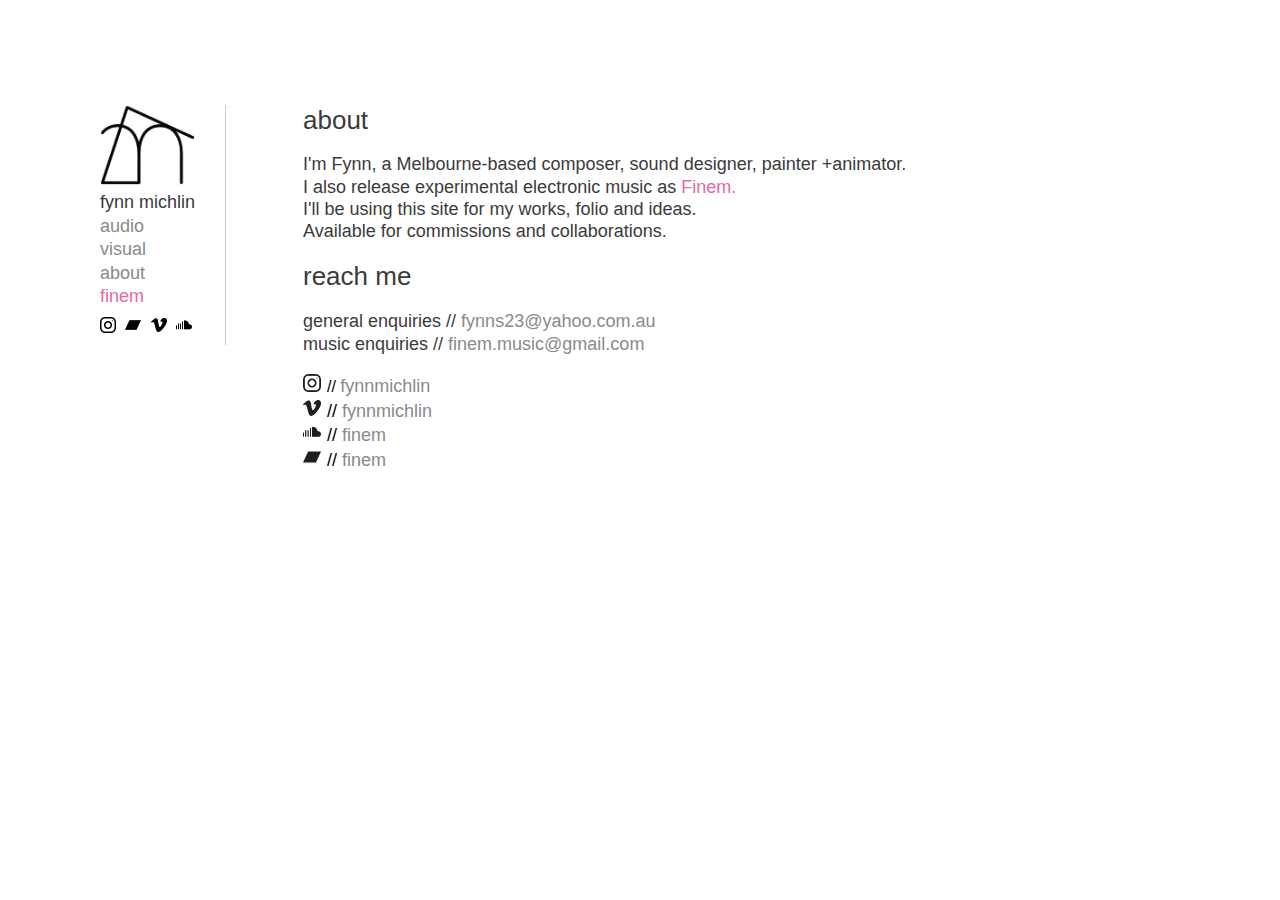
==== about.html @ 7594e830 "icon opacity" ====
<!DOCTYPE html>
<html>
  <head>
    <title>fynn michlin</title>
    <meta charset="utf-8">
    <meta name="viewport" content="width=device-width, user-scalable=no">
    <link rel="stylesheet" type="text/css" href="css/style.css">
    <link rel="icon" href="img/favicon.ico" type="image/x-icon" sizes="32x32">
  </head>

<body>

 


<div id="mySidenav" class="sidenav">

   <div class=navpic>
     <a href="index.html"><img src="img/fynnlogo/fynnlogo-02-thin.png" alt="Fynn Michlin" style="width:95px;height:80px;"></a>
  </div>

  <a id="fynnmichlin" href="index.html">fynn michlin</a> <br>
  <a id="audio" href="audio.html">audio</a> <br>
  <a id="visual" href="visual.html">visual</a> <br>
  <a id="about" href="about.html">about</a> <br>
  <a id="finem" href="finem.html">finem</a>
   <div id="navIcons" class="navIcons">
    <a href="https://www.instagram.com/fynnmichlin" target="_blank"><img src="img/instagram.png" alt="Instagram"></a>
    <a href="http://www.finem.bandcamp.com" target="_blank"><img src="img/bandcamp.png" alt="Bandcamp"></a>
    <a href="https://www.vimeo.com/fynnmichlin" target="_blank"><img src="img/vimeo.png" alt="Vimeo"></a>
    <a href="https://www.soundcloud.com/finem" target="_blank"><img src="img/soundcloud.png" alt="SoundCloud"></a>
 </div>
</div>

 <div class="main">

<h1>about</h1>

<p>I'm Fynn, a Melbourne-based composer, sound designer, painter +animator. <br>
I also release experimental electronic music as <a id="finem" href="finem.html">Finem.</a> <br>  
I'll be using this site for my works, folio and ideas. <br>
Available for commissions and collaborations.
</p>


<!--  <div class=profpic>
<img src="img/me.png" alt="Fynn Michlin" width="150" height="150"> 
</div> -->

<h1>reach me</h1>

<p>
  general enquiries // <a href="mailto:fynns23@yahoo.com.au">fynns23@yahoo.com.au</a> <br>
  music enquiries // <a href="mailto:finem.music@gmail.com">finem.music@gmail.com</a> <br>
 </p>
 
 <p> 
  <div id="aboutIcons" class="aboutIcons">
    <img src="img/instagram.png" alt="Instagram" style="opacity:0.88">// <a href="https://instagram.com/fynnmichlin" target="_blank">fynnmichlin <a> <br>
    <img src="img/vimeo.png" alt="Vimeo" style="opacity:0.88">// <a href="https://vimeo.com/fynnmichlin" target="_blank">fynnmichlin<a> <br>
    <img src="img/soundcloud.png" alt="SoundCloud" style="opacity:0.88">// <a href="https://soundcloud.com/finem" target="_blank">finem<a> <br>
    <img src="img/bandcamp.png" alt="Bandcamp" style="opacity:0.88">// <a href="https://finem.bandcamp.com" target="_blank">finem<a> <br>
  </div>
</p>



</div>

</body>
</html>
---- css/style.css ----
/* Page content (mobile) */
html {
    font-family: "Helvetica";
    font-weight: 300;
    background-color: white;
    padding-left: 20px;
}
@media only screen and (max-width: 700px) {
  html {
    font-weight: 400;
  }
}

h1 {
	font-size: 26px;
  color: #3b3b3b;
  font-weight: 400;
}

p {
	font-size: 14px;
	color: #3b3b3b;
  line-height: 1.2;
}

.sidenav {
  height: 238px;
  padding: 40px, 0px, 20px, 0px;
  width: 150px;
  font-size: 18px;
  color: #5c5c5c;
  background-color: white;
  border-bottom: 1px solid #cccccc;
}

.mySidenav {
  text-align: center;
}

a {
	text-decoration: none;
  line-height: 1.3;
} 

a:link, a:visited {
	color: #8a8a8a;
  font-weight: 400;
}

a:hover {
	color: #3b3b3b;
}

a:active {
	color: #ad399c;
}

.navIcons {
  padding-top: 8px;
  width:100%;
  display: inline-block;
}
  img {
  width: 16px;
  height: 16px;
  padding-right: 3.5%;
}

.aboutIcons img {
  width: 18px;
  height: 18px;
  padding-right: 6px;
}

#fynnmichlin {
    color: #3b3b3b;
}

#fynnmichlin:active {
	color: #ad399c;
}

#finem {
  color: #e66aa3;
}

#finem:active {
  color: #ad399c;
}

.main {
  width:95%;
  padding-top: 10px;
}

.bcembed-med {
  max-width: 100%;
  padding-bottom: 20px;
}

.vimeoembed {
  width:100%;
  float:left;
  margin: auto;
}

/*if screen is 700px or more (ie web)*/
@media only screen and (min-width: 700px) {

.sidenav{
  height: 240px;
  width: 125px;
  position: fixed;
  top: 105px;
  left: 0;
  background-color: white;
  overflow-x: hidden;
  padding-left: 100px;
  border-right: 1px solid #cccccc;
  border-bottom: 0;
}

.main {
  width:55%;
  padding-top: 80px;
  margin-left: 275px; /* Same as the width of the sidenav */
}

.bcembed-med {
  max-width: 80%;
  padding-bottom: 10px;
}

.vimeoembed {
  width:80%;
  float:left;
  margin: auto;
}

p {
  font-size: 18px;
}
.aboutIcons a {
font-size: 18px;
}
}
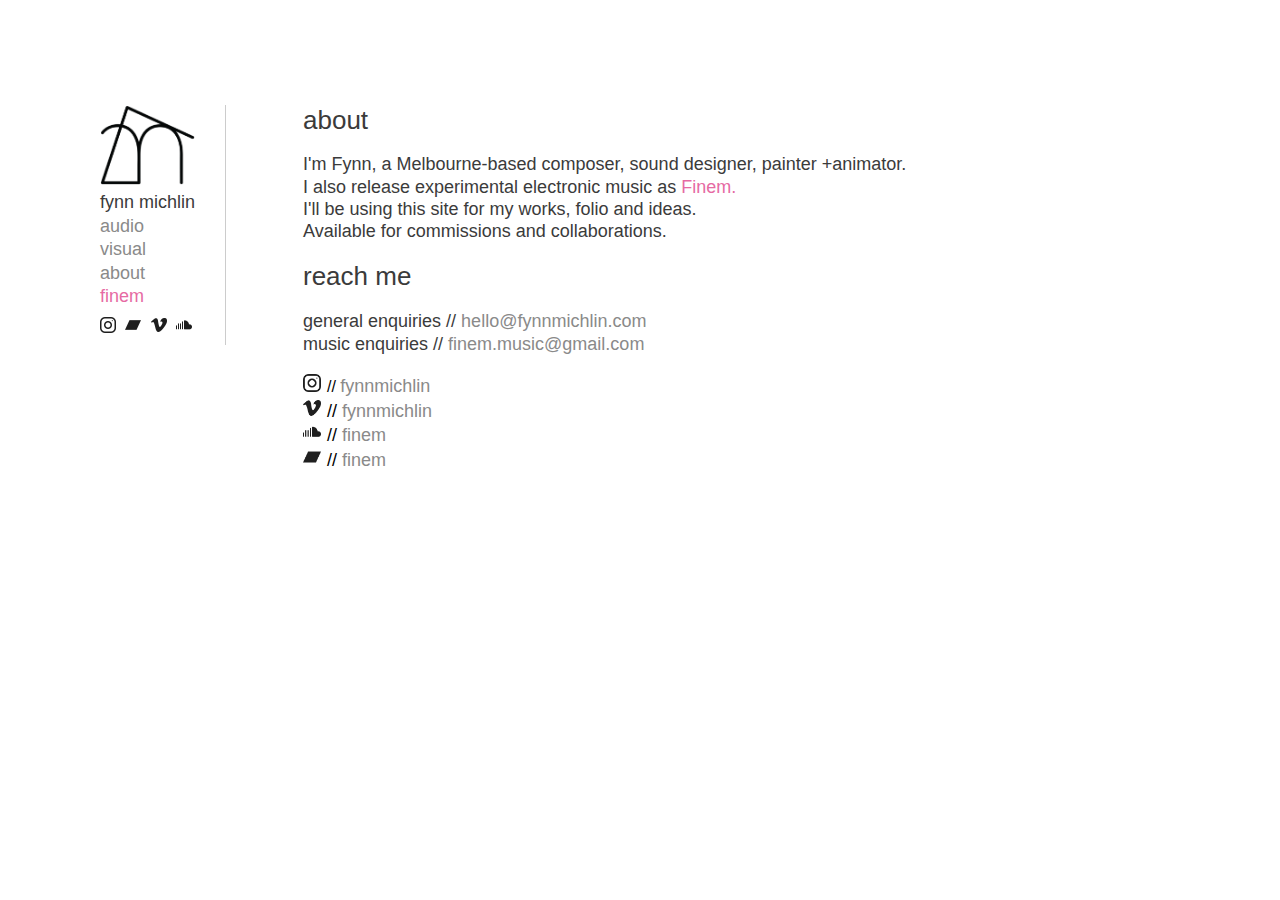
==== commit 27941ad2: "update 30july2020" ====
--- a/about.html
+++ b/about.html
@@ -50,7 +50,7 @@
 <h1>reach me</h1>
 
 <p>
-  general enquiries // <a href="mailto:fynns23@yahoo.com.au">fynns23@yahoo.com.au</a> <br>
+  general enquiries // <a href="mailto:fynns23@yahoo.com.au">hello@fynnmichlin.com</a> <br>
   music enquiries // <a href="mailto:finem.music@gmail.com">finem.music@gmail.com</a> <br>
  </p>
  
--- a/css/style.css
+++ b/css/style.css
@@ -15,6 +15,15 @@
 	font-size: 26px;
   color: #3b3b3b;
   font-weight: 400;
+}
+
+h2 {
+  font-size: 18px;
+  color: #3b3b3b;
+  font-weight: 400;
+  margin: 0;
+  padding: 0;
+
 }
 
 p {
@@ -59,8 +68,10 @@
   padding-top: 8px;
   width:100%;
   display: inline-block;
+  opacity:0.88;
 }
-  img {
+
+img {
   width: 16px;
   height: 16px;
   padding-right: 3.5%;
@@ -145,3 +156,14 @@
 }
 }
 
+.allmusicentry {
+  margin-top: 20px ;
+  max-width: 500px;
+}
+
+.allmusicentry p {
+  margin: 0;
+}
+
+
+
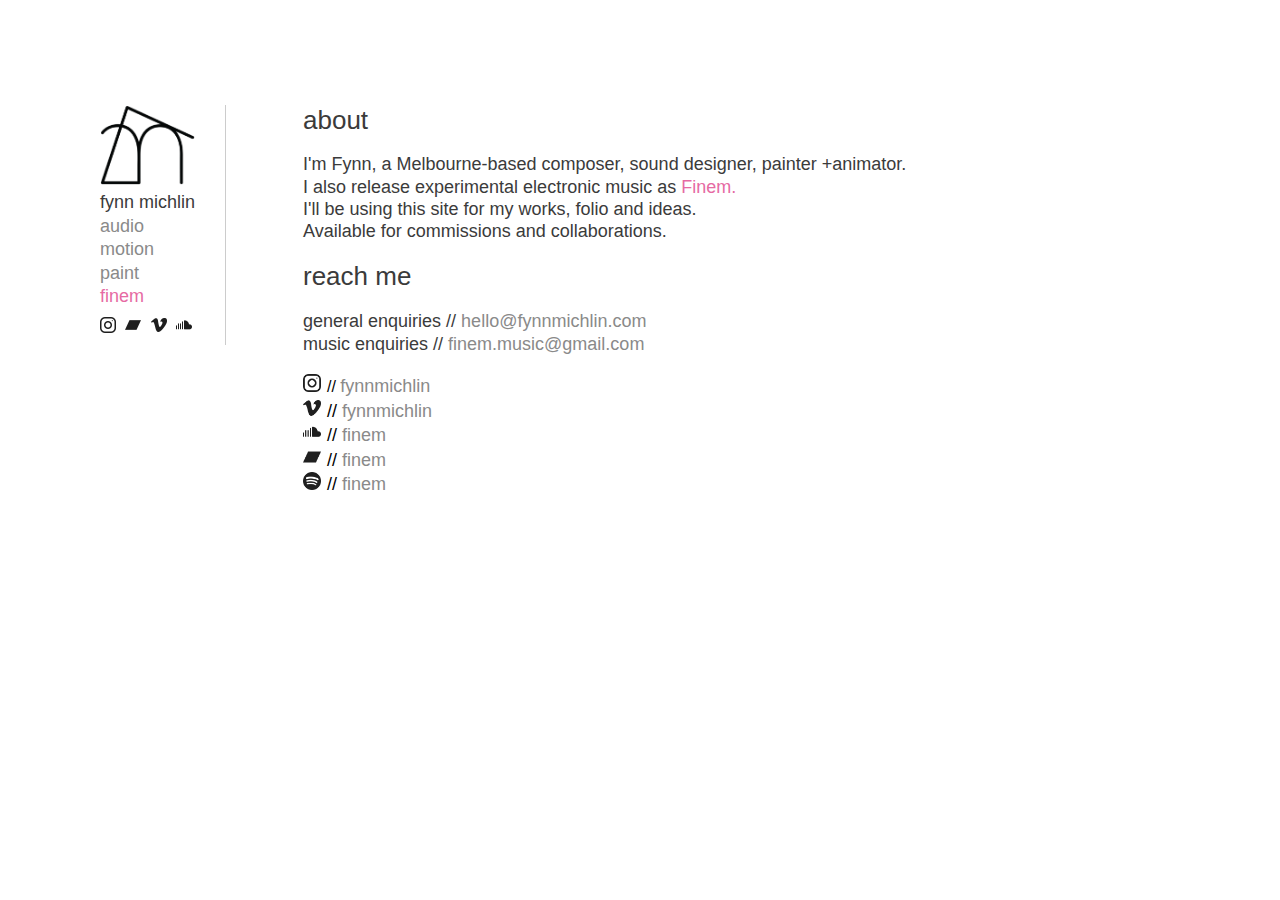
==== commit a70c28f0: "new landing page TEST" ====
--- a/about.html
+++ b/about.html
@@ -19,10 +19,10 @@
      <a href="index.html"><img src="img/fynnlogo/fynnlogo-02-thin.png" alt="Fynn Michlin" style="width:95px;height:80px;"></a>
   </div>
 
-  <a id="fynnmichlin" href="index.html">fynn michlin</a> <br>
+  <a id="fynnmichlin" href="about.html">fynn michlin</a> <br>
   <a id="audio" href="audio.html">audio</a> <br>
-  <a id="visual" href="visual.html">visual</a> <br>
-  <a id="about" href="about.html">about</a> <br>
+  <a id="motion" href="motion.html">motion</a> <br>
+  <a id="paint" href="paint.html">paint</a> <br>
   <a id="finem" href="finem.html">finem</a>
    <div id="navIcons" class="navIcons">
     <a href="https://www.instagram.com/fynnmichlin" target="_blank"><img src="img/instagram.png" alt="Instagram"></a>
@@ -39,7 +39,7 @@
 <p>I'm Fynn, a Melbourne-based composer, sound designer, painter +animator. <br>
 I also release experimental electronic music as <a id="finem" href="finem.html">Finem.</a> <br>  
 I'll be using this site for my works, folio and ideas. <br>
-Available for commissions and collaborations.
+Available for commissions and collaborations. <br>
 </p>
 
 
@@ -60,6 +60,7 @@
     <img src="img/vimeo.png" alt="Vimeo" style="opacity:0.88">// <a href="https://vimeo.com/fynnmichlin" target="_blank">fynnmichlin<a> <br>
     <img src="img/soundcloud.png" alt="SoundCloud" style="opacity:0.88">// <a href="https://soundcloud.com/finem" target="_blank">finem<a> <br>
     <img src="img/bandcamp.png" alt="Bandcamp" style="opacity:0.88">// <a href="https://finem.bandcamp.com" target="_blank">finem<a> <br>
+    <img src="img/spotify.png" alt="Spotify" style="opacity:0.88">// <a href="https://open.spotify.com/artist/5pUihhQ0Nifr6DNlCVF8MU?si=PrV0OblCR7e93-cPUTRqtw" target="_blank">finem<a> <br>
   </div>
 </p>
 
--- a/css/style.css
+++ b/css/style.css
@@ -9,6 +9,11 @@
   html {
     font-weight: 400;
   }
+
+  .vimeoembed iframe{
+  width:100%;
+  align-content: left;
+}
 }
 
 h1 {
@@ -23,7 +28,11 @@
   font-weight: 400;
   margin: 0;
   padding: 0;
-
+}
+
+h4 {
+  font-size: 30px;
+  font-weight: 300;
 }
 
 p {
@@ -109,11 +118,7 @@
   padding-bottom: 20px;
 }
 
-.vimeoembed {
-  width:100%;
-  float:left;
-  margin: auto;
-}
+
 
 /*if screen is 700px or more (ie web)*/
 @media only screen and (min-width: 700px) {
@@ -134,6 +139,7 @@
 .main {
   width:55%;
   padding-top: 80px;
+  padding-bottom: 80px;
   margin-left: 275px; /* Same as the width of the sidenav */
 }
 
@@ -142,10 +148,18 @@
   padding-bottom: 10px;
 }
 
+.vidrow {
+  width: 105%;
+   float:left;
+  margin: auto;
+}
 .vimeoembed {
-  width:80%;
+  min-width: 285px;
+  width:47%;
+  height: 100%;
   float:left;
-  margin: auto;
+  margin: 0;
+  padding-right: 15px;
 }
 
 p {
@@ -165,5 +179,42 @@
   margin: 0;
 }
 
-
-
+.footer {
+  font-size: 14px;
+  opacity: 0.5;
+  width:55%;
+  margin-left: 250px; /* Same as the width of the sidenav */
+  text-align: right;
+}
+
+#landingVideo {
+  position: fixed;
+  right: 0;
+  bottom: 0;
+  min-width: 100%;
+  min-height: 100%;
+}
+.landing {
+position: absolute;
+top: calc(47vh - 100px);
+left: calc(50vw - 100px);
+padding: 30px 30px;
+border-radius: 3px;
+z-index: 100;
+width:125px;
+height:155px;
+background-color:rgba(255, 255, 255, 0.5);
+border-radius: 40px;
+
+}
+
+.landing img { /*w297 h250*/
+  width:100%;
+  height: 105px;
+  padding-left: 4.5%;
+  padding-bottom: 10px;
+}
+
+.landing a {
+  color: black;
+}
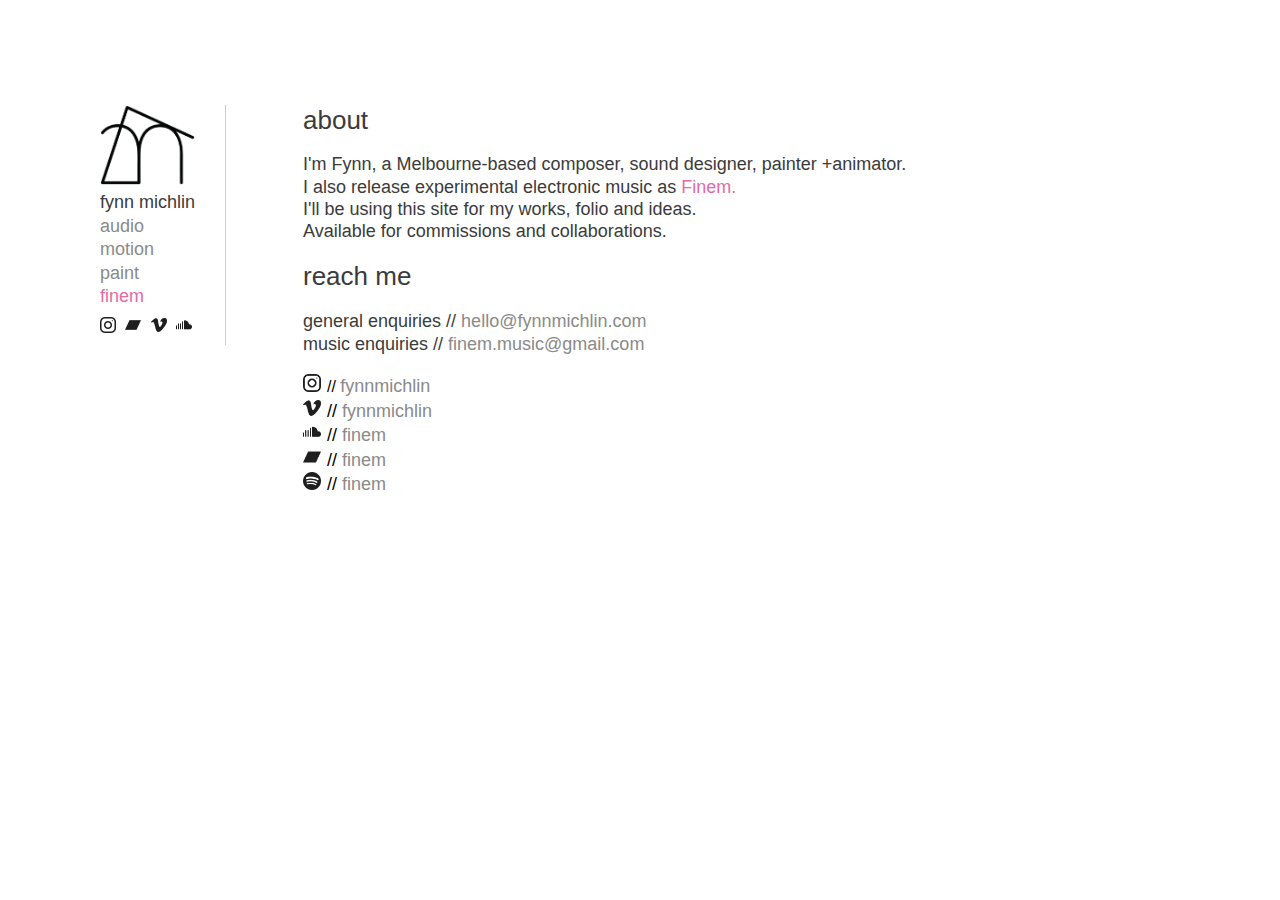
==== commit 6371cc9f: "fadein" ====
--- a/about.html
+++ b/about.html
@@ -6,6 +6,7 @@
     <meta name="viewport" content="width=device-width, user-scalable=no">
     <link rel="stylesheet" type="text/css" href="css/style.css">
     <link rel="icon" href="img/favicon.ico" type="image/x-icon" sizes="32x32">
+    <script src="http://ajax.googleapis.com/ajax/libs/jquery/1.10.2/jquery.min.js"></script>
   </head>
 
 <body>
@@ -67,6 +68,10 @@
 
 
 </div>
-
+ <script>
+  $(window).ready(function(){
+    $(".main").hide(0).delay(50).fadeIn(550);
+  });
+</script>
 </body>
 </html>--- a/css/style.css
+++ b/css/style.css
@@ -117,6 +117,47 @@
   max-width: 100%;
   padding-bottom: 20px;
 }
+
+
+
+
+#landingVideo {
+  position: fixed;
+  right: 0;
+  bottom: 0;
+  min-width: 100%;
+  min-height: 100%;
+}
+.landing {
+position: absolute;
+top: calc(50vh - 100px);
+left: calc(50vw - 100px);
+padding: 35px 35px;
+border-radius: 3px;
+z-index: 100;
+width:125px;
+height:155px;
+background-color:rgba(255, 255, 255, 0.97);
+border-radius: 30px;
+/*display: none;*/
+
+
+}
+
+.landing img { /*w297 h250*/
+  width:100%;
+  height: 105px;
+  padding-left: 4.5%;
+  padding-bottom: 10px;
+}
+
+.landing a {
+  color: black;
+}
+
+
+
+
 
 
 
@@ -186,35 +227,3 @@
   margin-left: 250px; /* Same as the width of the sidenav */
   text-align: right;
 }
-
-#landingVideo {
-  position: fixed;
-  right: 0;
-  bottom: 0;
-  min-width: 100%;
-  min-height: 100%;
-}
-.landing {
-position: absolute;
-top: calc(47vh - 100px);
-left: calc(50vw - 100px);
-padding: 30px 30px;
-border-radius: 3px;
-z-index: 100;
-width:125px;
-height:155px;
-background-color:rgba(255, 255, 255, 0.5);
-border-radius: 40px;
-
-}
-
-.landing img { /*w297 h250*/
-  width:100%;
-  height: 105px;
-  padding-left: 4.5%;
-  padding-bottom: 10px;
-}
-
-.landing a {
-  color: black;
-}
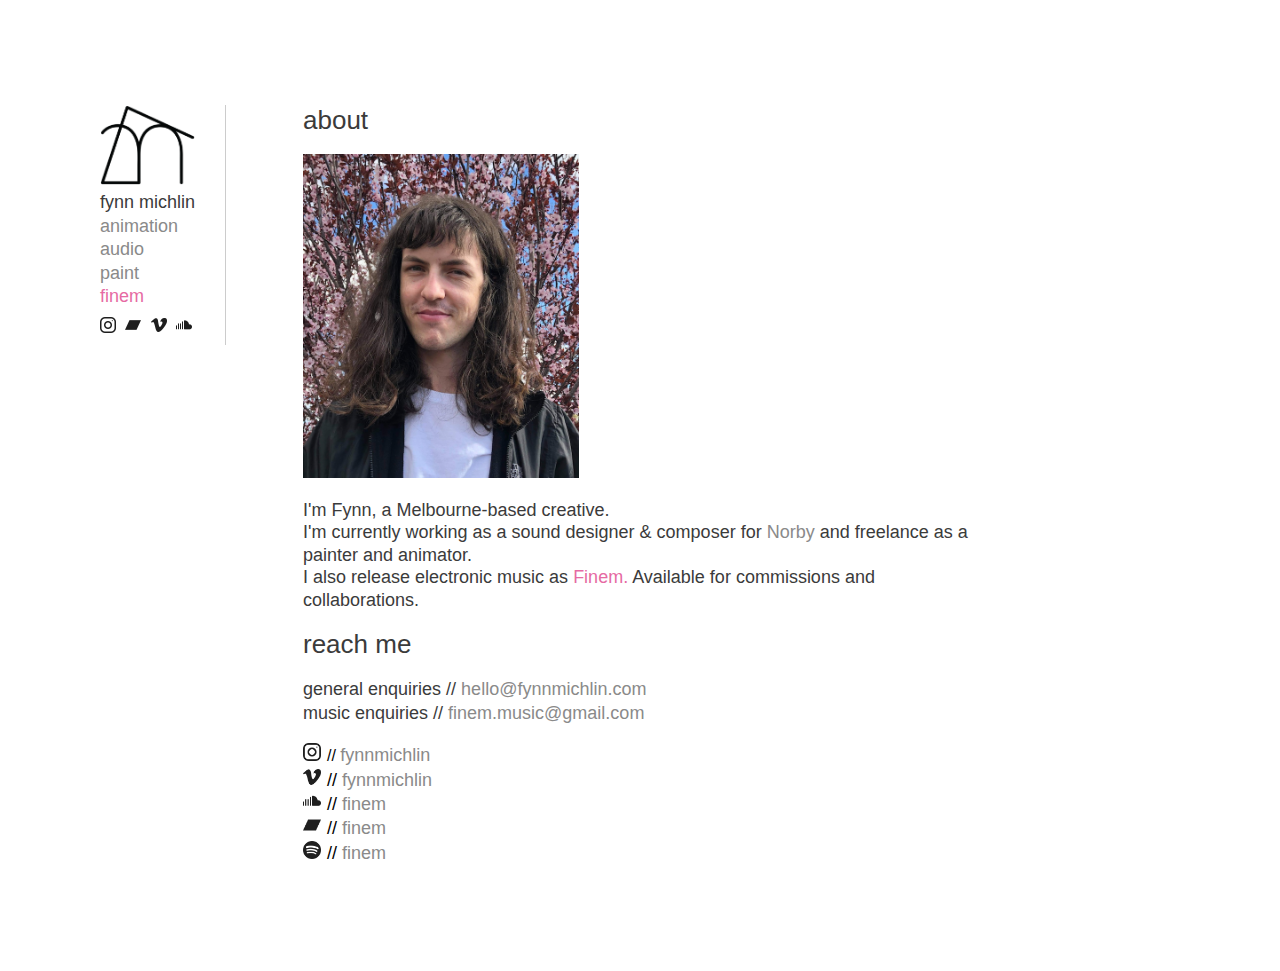
==== commit 2a4af3af: "2021 update 1" ====
--- a/about.html
+++ b/about.html
@@ -21,8 +21,8 @@
   </div>
 
   <a id="fynnmichlin" href="about.html">fynn michlin</a> <br>
+  <a id="animation" href="animation.html">animation</a> <br>
   <a id="audio" href="audio.html">audio</a> <br>
-  <a id="motion" href="motion.html">motion</a> <br>
   <a id="paint" href="paint.html">paint</a> <br>
   <a id="finem" href="finem.html">finem</a>
    <div id="navIcons" class="navIcons">
@@ -37,10 +37,13 @@
 
 <h1>about</h1>
 
-<p>I'm Fynn, a Melbourne-based composer, sound designer, painter +animator. <br>
-I also release experimental electronic music as <a id="finem" href="finem.html">Finem.</a> <br>  
-I'll be using this site for my works, folio and ideas. <br>
-Available for commissions and collaborations. <br>
+  <img src="img/fynnmichlin-pfp.png" alt="Fynn Michlin" style="width:276px;height:324px;">
+
+<!-- <p>I'm Fynn, a Melbourne-based composer, sound designer, painter +animator. <br> -->
+<p>I'm Fynn, a Melbourne-based creative. <br>
+I'm currently working as a sound designer & composer for <a id="norby" href="https://www.heynorby.com/">Norby</a> 
+and freelance as a painter and animator. <br> 
+I also release electronic music as <a id="finem" href="finem.html">Finem.</a> Available for commissions and collaborations. <br>
 </p>
 
 
--- a/css/style.css
+++ b/css/style.css
@@ -31,7 +31,7 @@
 }
 
 h4 {
-  font-size: 30px;
+  font-size: 22px;
   font-weight: 300;
 }
 
@@ -118,9 +118,6 @@
   padding-bottom: 20px;
 }
 
-
-
-
 #landingVideo {
   position: fixed;
   right: 0;
@@ -129,19 +126,14 @@
   min-height: 100%;
 }
 .landing {
-position: absolute;
-top: calc(50vh - 100px);
-left: calc(50vw - 100px);
-padding: 35px 35px;
-border-radius: 3px;
-z-index: 100;
-width:125px;
-height:155px;
-background-color:rgba(255, 255, 255, 0.97);
-border-radius: 30px;
-/*display: none;*/
-
-
+  position: fixed;
+  top: calc(50vh - 110px);
+  left: calc(50vw - 80px);
+  padding: 20px 20px;
+  width:125px;
+  height:155px;
+  background-color:rgba(255, 255, 255, 0.27);
+  border-radius: 35px;
 }
 
 .landing img { /*w297 h250*/
@@ -155,8 +147,39 @@
   color: black;
 }
 
-
-
+.allmusicentry {
+  margin-top: 20px ;
+  max-width: 500px;
+}
+
+.allmusicentry p {
+  margin: 0;
+}
+
+.footer {
+  font-size: 14px;
+  opacity: 0.5;
+  width:55%;
+  margin-left: 250px; /* Same as the width of the sidenav */
+  text-align: right;
+}
+.paintingland {
+  max-width: 300px;
+  height: 100%;
+  float:left;
+  margin: auto;
+  padding-right: 30px;
+  padding-bottom: 25px;
+}
+
+.painting {
+  padding-bottom: 25px;
+  width: 60%;
+}
+
+.paintmain img {
+  padding-bottom: 15px;
+}
 
 
 
@@ -184,6 +207,13 @@
   margin-left: 275px; /* Same as the width of the sidenav */
 }
 
+.paintmain {
+  width:55%;
+  padding-top: 80px;
+  padding-bottom: 80px;
+  margin-left: 275px; /* Same as the width of the sidenav */
+}
+
 .bcembed-med {
   max-width: 80%;
   padding-bottom: 10px;
@@ -203,27 +233,54 @@
   padding-right: 15px;
 }
 
+.bigpaintrow {
+  width: 154%; 
+  float: left;
+  margin:auto;
+}
+
+.paintrow {
+  max-width: 83%;
+  float:left;
+  margin: auto;
+}
+.painting {
+  width: 300px;
+  height: 100%;
+  float:left;
+  margin: auto;
+  padding-right: 30px;
+  padding-bottom: 10px;
+}
+
+.paintingland {
+  max-width: 440px;
+  height: 100%;
+  float:left;
+  margin: auto;
+  padding-right: 30px;
+  padding-bottom: 10px;
+}
+
+}
+.painting, .paintingland h2 {
+  line-height: 0;
+}
+
 p {
   font-size: 18px;
 }
+
+.paintmain p {
+  font-size: 14px;
+}
+}
+
+.paint p {
+  font-size: 14px;
+}
+
 .aboutIcons a {
 font-size: 18px;
 }
-}
-
-.allmusicentry {
-  margin-top: 20px ;
-  max-width: 500px;
-}
-
-.allmusicentry p {
-  margin: 0;
-}
-
-.footer {
-  font-size: 14px;
-  opacity: 0.5;
-  width:55%;
-  margin-left: 250px; /* Same as the width of the sidenav */
-  text-align: right;
-}
+}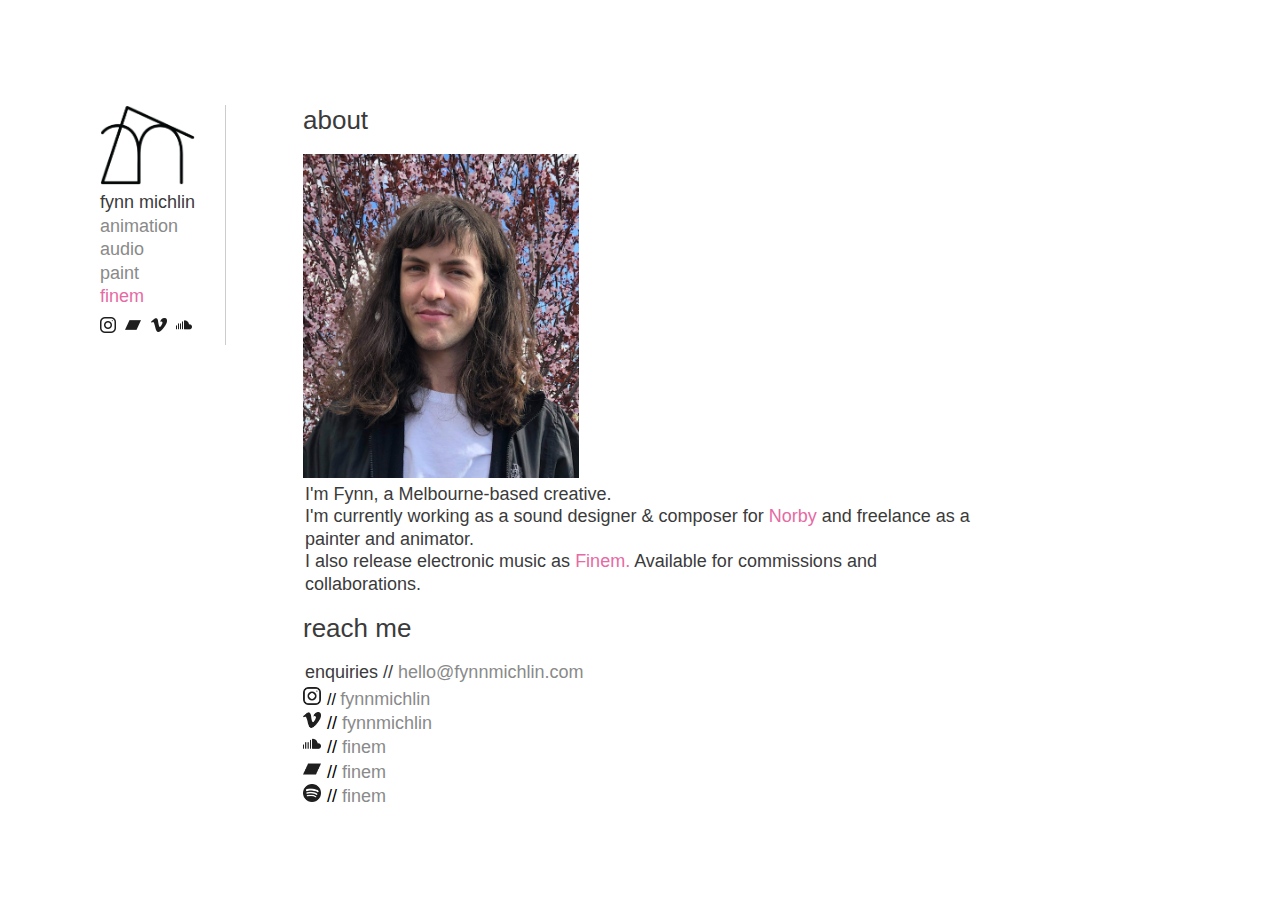
==== commit 825cd1f1: "2021 update 2" ====
--- a/about.html
+++ b/about.html
@@ -54,8 +54,7 @@
 <h1>reach me</h1>
 
 <p>
-  general enquiries // <a href="mailto:fynns23@yahoo.com.au">hello@fynnmichlin.com</a> <br>
-  music enquiries // <a href="mailto:finem.music@gmail.com">finem.music@gmail.com</a> <br>
+enquiries // <a href="mailto:fynns23@yahoo.com.au">hello@fynnmichlin.com</a> <br>
  </p>
  
  <p> 
--- a/css/style.css
+++ b/css/style.css
@@ -100,7 +100,7 @@
 	color: #ad399c;
 }
 
-#finem {
+#finem, #norby {
   color: #e66aa3;
 }
 
@@ -124,6 +124,10 @@
   bottom: 0;
   min-width: 100%;
   min-height: 100%;
+}
+
+#video {
+  display: none;
 }
 .landing {
   position: fixed;
@@ -164,21 +168,24 @@
   text-align: right;
 }
 .paintingland {
-  max-width: 300px;
-  height: 100%;
+ width:100%;
+ height: 100%;
   float:left;
   margin: auto;
   padding-right: 30px;
   padding-bottom: 25px;
+}
+
+.paintingland img {
+ object-fit: contain;
+ max-width:90%;
+ max-height: 100%;
+
 }
 
 .painting {
   padding-bottom: 25px;
   width: 60%;
-}
-
-.paintmain img {
-  padding-bottom: 15px;
 }
 
 
@@ -214,15 +221,38 @@
   margin-left: 275px; /* Same as the width of the sidenav */
 }
 
+/*.paintmain img {
+ object-fit: contain;
+ width:300px;
+ height: 386px;*/
+}
+}
+
 .bcembed-med {
   max-width: 80%;
   padding-bottom: 10px;
 }
 
+.animationrow {
+  width: 100%;
+   float:left;
+  margin: auto;
+}
+
+.animationembed {
+  min-width: 285px;
+  width:100%;
+  height: 100%;
+  float:left;
+  margin: 0;
+  padding-right: 15px;
+}
+
 .vidrow {
   width: 105%;
    float:left;
   margin: auto;
+  padding-bottom: 30px;
 }
 .vimeoembed {
   min-width: 285px;
@@ -233,6 +263,7 @@
   padding-right: 15px;
 }
 
+
 .bigpaintrow {
   width: 154%; 
   float: left;
@@ -250,7 +281,7 @@
   float:left;
   margin: auto;
   padding-right: 30px;
-  padding-bottom: 10px;
+  padding-bottom: 15px;
 }
 
 .paintingland {
@@ -259,6 +290,25 @@
   float:left;
   margin: auto;
   padding-right: 30px;
+  padding-bottom: 15px;
+}
+
+.paintingland img {
+ object-fit: contain;
+ max-width:100%;
+ max-height: 100%;
+  /* padding-bottom: 15px;*/
+ }
+
+.painting img {
+ padding-bottom: 0px;
+
+}
+
+#video {
+  display: inline;
+  width: 100%;
+  max-width: 500px;
   padding-bottom: 10px;
 }
 
@@ -269,6 +319,7 @@
 
 p {
   font-size: 18px;
+  margin: 2px ;
 }
 
 .paintmain p {
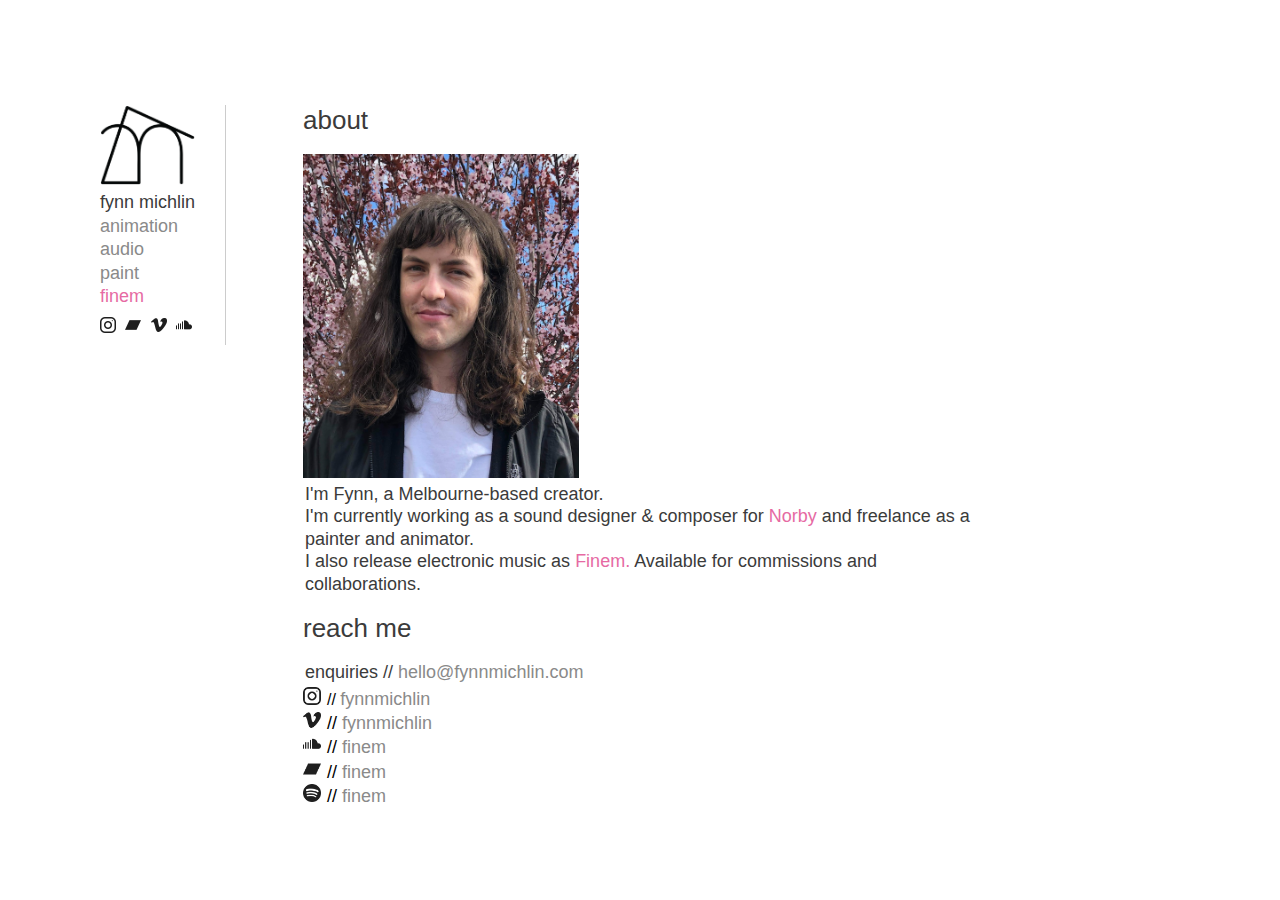
==== commit adeb918a: "recycler update" ====
--- a/about.html
+++ b/about.html
@@ -40,7 +40,7 @@
   <img src="img/fynnmichlin-pfp.png" alt="Fynn Michlin" style="width:276px;height:324px;">
 
 <!-- <p>I'm Fynn, a Melbourne-based composer, sound designer, painter +animator. <br> -->
-<p>I'm Fynn, a Melbourne-based creative. <br>
+<p>I'm Fynn, a Melbourne-based creator. <br>
 I'm currently working as a sound designer & composer for <a id="norby" href="https://www.heynorby.com/">Norby</a> 
 and freelance as a painter and animator. <br> 
 I also release electronic music as <a id="finem" href="finem.html">Finem.</a> Available for commissions and collaborations. <br>
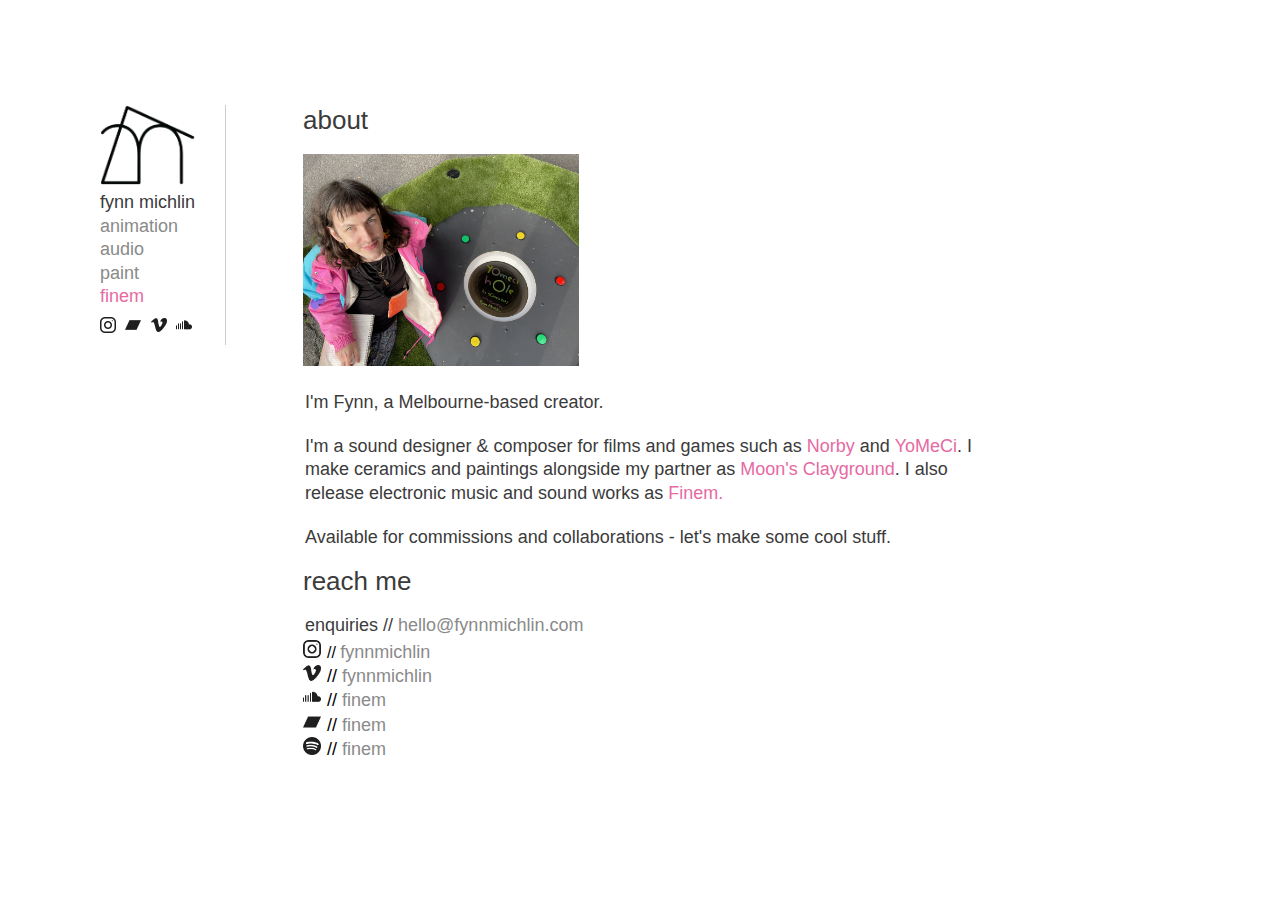
==== commit c5c2fca5: "New About" ====
--- a/about.html
+++ b/about.html
@@ -37,13 +37,12 @@
 
 <h1>about</h1>
 
-  <img src="img/fynnmichlin-pfp.png" alt="Fynn Michlin" style="width:276px;height:324px;">
+  <img src="img/fynnmichlin-pfp2.jpeg" alt="Fynn Michlin" style="width:276px;height:212px;padding-bottom: 20px;">
 
 <!-- <p>I'm Fynn, a Melbourne-based composer, sound designer, painter +animator. <br> -->
-<p>I'm Fynn, a Melbourne-based creator. <br>
-I'm currently working as a sound designer & composer for <a id="norby" href="https://www.heynorby.com/">Norby</a> 
-and freelance as a painter and animator. <br> 
-I also release electronic music as <a id="finem" href="finem.html">Finem.</a> Available for commissions and collaborations. <br>
+<p>I'm Fynn, a Melbourne-based creator. <br><br>
+I'm a sound designer & composer for films and games such as <a id="norby" href="https://www.heynorby.com/">Norby</a> and <a id="norby" href="https://www.instagram.com/yomeci.play/">YoMeCi</a>. I make ceramics and paintings alongside my partner as <a id="norby" href="https://www.moonsclayground.com/">Moon's Clayground</a>.
+I also release electronic music and sound works as <a id="finem" href="finem.html">Finem.</a> <br><br>Available for commissions and collaborations - let's make some cool stuff.<br>
 </p>
 
 
